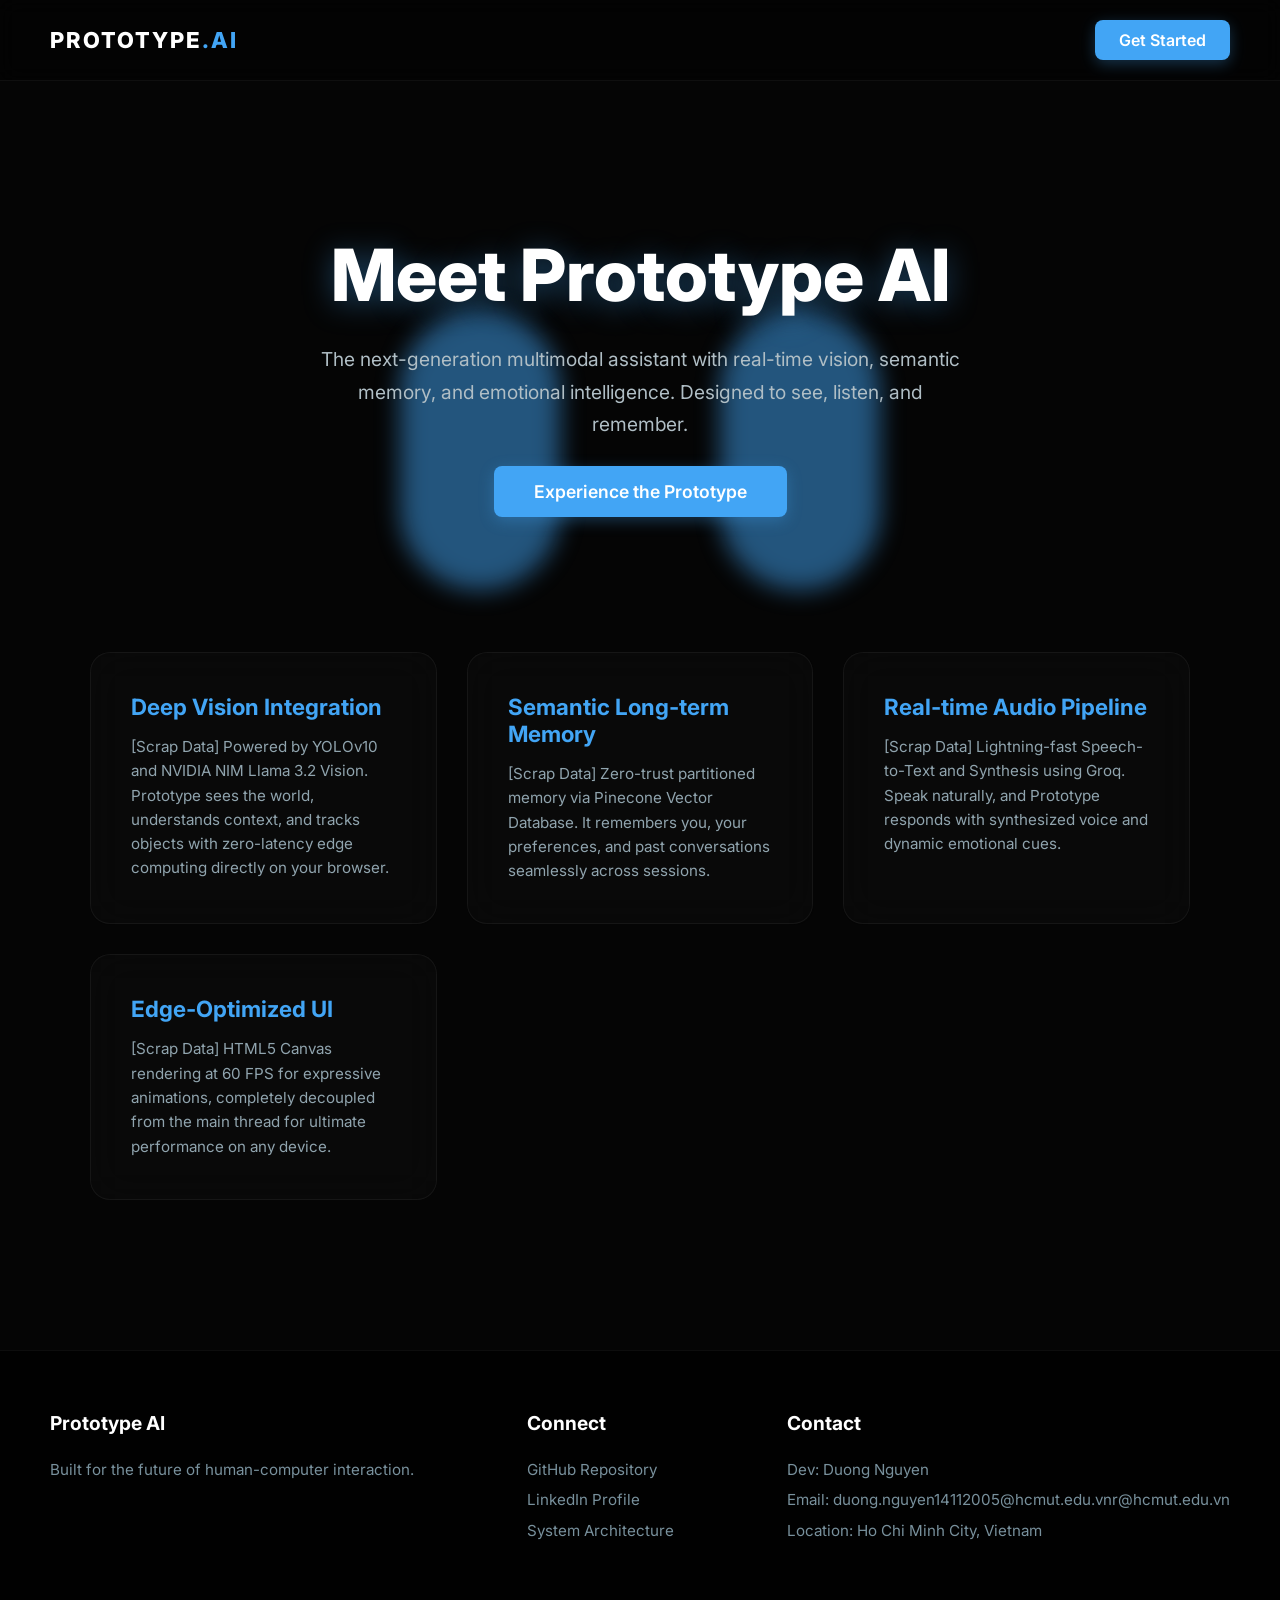
==== frontend_landing_page/index.html @ 1469bbce "Add addition landing page without enabling Zero-Trust" ====
<!DOCTYPE html>
<html lang="en">
<head>
    <meta charset="UTF-8">
    <meta name="viewport" content="width=device-width, initial-scale=1.0">
    <title>Prototype AI - Vision & Intelligence</title>
    <link rel="stylesheet" href="style.css">
    <!-- Google Fonts for a modern tech look -->
    <link href="https://fonts.googleapis.com/css2?family=Inter:wght@300;400;600;800&display=swap" rel="stylesheet">
</head>
<body>
    <!-- Background Canvas (The Blurred Eye) -->
    <canvas id="bg-canvas"></canvas>

    <!-- UI Overlay (Everything on top of the canvas) -->
    <div class="content-wrapper">
        
        <!-- Top Navigation Bar -->
        <nav class="navbar">
            <div class="logo">PROTOTYPE<span>.AI</span></div>
            <!-- Trỏ link này về Subdomain Zero Trust của bạn -->
            <a href="https://app.prototype.convolution-nguyen-anh-duong.id.vn" class="btn-primary">Get Started</a>
        </nav>

        <!-- Hero Section -->
        <header class="hero">
            <h1>Meet Prototype AI</h1>
            <p>The next-generation multimodal assistant with real-time vision, semantic memory, and emotional intelligence. Designed to see, listen, and remember.</p>
            <a href="https://app.prototype.convolution-nguyen-anh-duong.id.vn" class="btn-large">Experience the Prototype</a>
        </header>

        <!-- Features Section (Glassmorphism Cards) -->
        <section class="features">
            <div class="card">
                <h3>Deep Vision Integration</h3>
                <p>[Scrap Data] Powered by YOLOv10 and NVIDIA NIM Llama 3.2 Vision. Prototype sees the world, understands context, and tracks objects with zero-latency edge computing directly on your browser.</p>
            </div>
            <div class="card">
                <h3>Semantic Long-term Memory</h3>
                <p>[Scrap Data] Zero-trust partitioned memory via Pinecone Vector Database. It remembers you, your preferences, and past conversations seamlessly across sessions.</p>
            </div>
            <div class="card">
                <h3>Real-time Audio Pipeline</h3>
                <p>[Scrap Data] Lightning-fast Speech-to-Text and Synthesis using Groq. Speak naturally, and Prototype responds with synthesized voice and dynamic emotional cues.</p>
            </div>
            <div class="card">
                <h3>Edge-Optimized UI</h3>
                <p>[Scrap Data] HTML5 Canvas rendering at 60 FPS for expressive animations, completely decoupled from the main thread for ultimate performance on any device.</p>
            </div>
        </section>

        <!-- Professional Footer -->
        <footer class="footer">
            <div class="footer-content">
                <div class="footer-col">
                    <h4>Prototype AI</h4>
                    <p>Built for the future of human-computer interaction.</p>
                </div>
                <div class="footer-col">
                    <h4>Connect</h4>
                    <ul>
                        <li><a href="https://github.com/Duong-John/Prototype_AI_Assitant" target="_blank">GitHub Repository</a></li>
                        <li><a href="#">LinkedIn Profile</a></li>
                        <li><a href="#">System Architecture</a></li>
                    </ul>
                </div>
                <div class="footer-col">
                    <h4>Contact</h4>
                    <p>Dev: Duong Nguyen</p>
                    <p>Email: duong.nguyen14112005@hcmut.edu.vnr@hcmut.edu.vn</p>
                    <p>Location: Ho Chi Minh City, Vietnam</p>
                </div>
            </div>
            <!-- <div class="footer-bottom">
                &copy; 2026 pdnguyen - HCMC University of Technology VNU-HCM. All rights reserved.
            </div> -->
        </footer>
    </div>

    <!-- Mouse Tracking Logic -->
    <script src="landing_face.js"></script>
</body>
</html>
---- frontend_landing_page/style.css ----
/* Reset */
* { margin: 0; padding: 0; box-sizing: border-box; }

body {
    background-color: #050505;
    color: #ffffff;
    font-family: 'Inter', sans-serif;
    overflow-x: hidden;
}

/* THE BLURRED EYE BACKGROUND */
#bg-canvas {
    position: fixed;
    top: 0;
    left: 0;
    width: 100vw;
    height: 100vh;
    z-index: -1;
    filter: blur(12px);
    opacity: 0.5;
    pointer-events: none;
}

.content-wrapper {
    display: flex;
    flex-direction: column;
    min-height: 100vh;
}

/* NAVBAR */
.navbar {
    display: flex;
    justify-content: space-between;
    align-items: center;
    padding: 20px 50px;
    background: rgba(0, 0, 0, 0.4);
    backdrop-filter: blur(10px);
    position: sticky;
    top: 0;
    z-index: 100;
    border-bottom: 1px solid rgba(255, 255, 255, 0.05);
}
.logo { font-size: 22px; font-weight: 800; letter-spacing: 2px; }
.logo span { color: #42a5f5; }

/* BUTTONS */
.btn-primary, .btn-large {
    background: #42a5f5;
    color: white;
    text-decoration: none;
    padding: 10px 24px;
    border-radius: 8px;
    font-weight: 600;
    transition: all 0.3s ease;
    box-shadow: 0 4px 15px rgba(66, 165, 245, 0.3);
}
.btn-primary:hover, .btn-large:hover { 
    background: #1e88e5; 
    transform: translateY(-2px);
}

/* HERO SECTION */
.hero {
    text-align: center;
    padding: 150px 20px 100px 20px;
}
.hero h1 { 
    font-size: 4.5rem; 
    font-weight: 800;
    margin-bottom: 25px; 
    text-shadow: 0 4px 30px rgba(66, 165, 245, 0.4); 
}
.hero p { 
    font-size: 1.2rem; 
    color: #b0bec5; 
    max-width: 650px; 
    margin: 0 auto 40px auto; 
    line-height: 1.7; 
}
.btn-large { padding: 15px 40px; font-size: 1.1rem; }

/* FEATURES (GLASSMORPHISM CARDS) */
.features {
    display: grid;
    grid-template-columns: repeat(auto-fit, minmax(320px, 1fr));
    gap: 30px;
    padding: 50px;
    max-width: 1200px;
    margin: 0 auto 100px auto;
}
.card {
    background: rgba(255, 255, 255, 0.02);
    border: 1px solid rgba(255, 255, 255, 0.05);
    backdrop-filter: blur(20px);
    -webkit-backdrop-filter: blur(20px);
    border-radius: 20px;
    padding: 40px;
    transition: transform 0.3s, border-color 0.3s;
}
.card:hover {
    transform: translateY(-10px);
    border-color: rgba(66, 165, 245, 0.4);
    background: rgba(255, 255, 255, 0.04);
}
.card h3 { margin-bottom: 15px; color: #42a5f5; font-size: 1.4rem; }
.card p { color: #90a4ae; line-height: 1.6; font-size: 0.95rem;}

/* FOOTER */
.footer {
    margin-top: auto;
    background: rgba(0, 0, 0, 0.8);
    border-top: 1px solid rgba(255, 255, 255, 0.05);
    padding: 60px 50px 20px 50px;
}
.footer-content {
    display: flex;
    flex-wrap: wrap;
    justify-content: space-between;
    max-width: 1200px;
    margin: 0 auto 40px auto;
    gap: 40px;
}
.footer-col h4 { margin-bottom: 20px; font-size: 1.2rem; color: #ffffff; }
.footer-col p, .footer-col ul { color: #78909c; list-style: none; line-height: 2; font-size: 0.95rem;}
.footer-col a { color: #78909c; text-decoration: none; transition: color 0.3s; }
.footer-col a:hover { color: #42a5f5; }
.footer-bottom {
    text-align: center;
    color: #455a64;
    font-size: 0.85rem;
    border-top: 1px solid rgba(255, 255, 255, 0.05);
    padding-top: 25px;
}
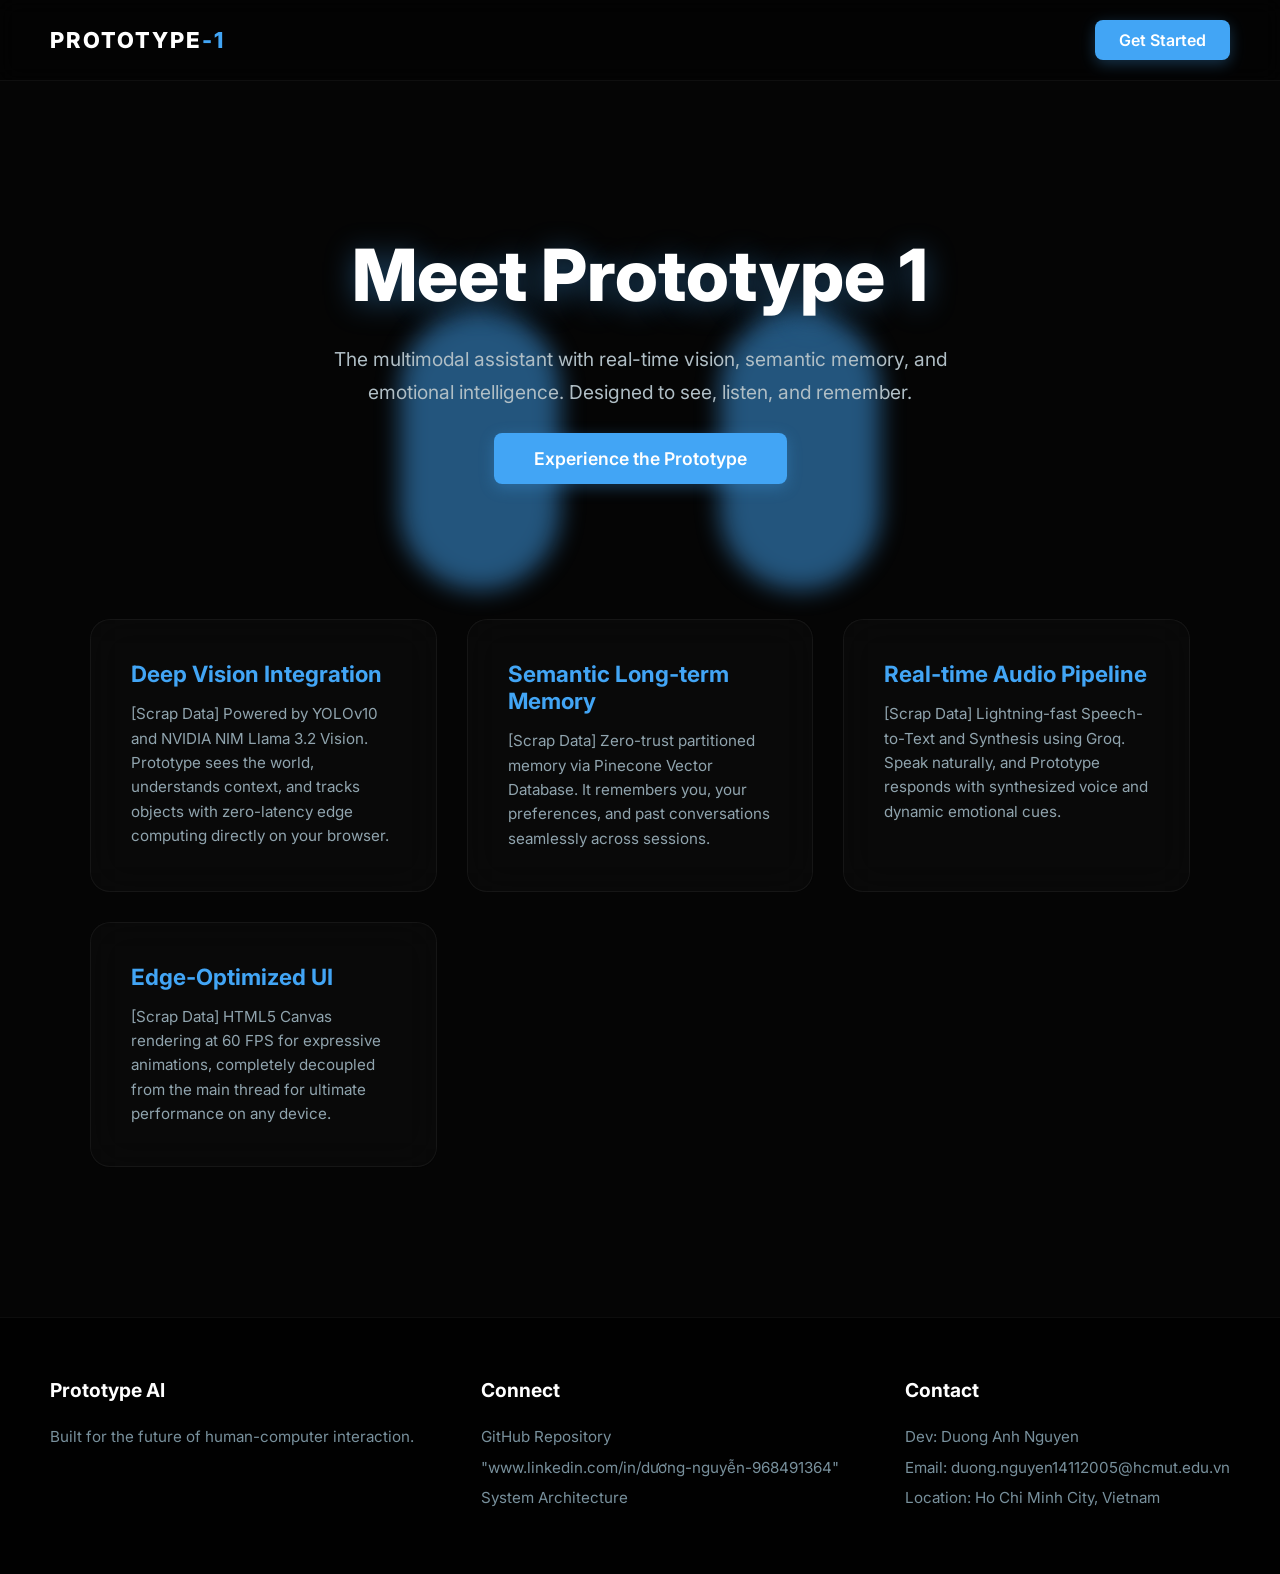
==== commit 95b40cea: "fix: email contact, linkedin information and Prototype 1" ====
--- a/frontend_landing_page/index.html
+++ b/frontend_landing_page/index.html
@@ -17,15 +17,15 @@
         
         <!-- Top Navigation Bar -->
         <nav class="navbar">
-            <div class="logo">PROTOTYPE<span>.AI</span></div>
+            <div class="logo">PROTOTYPE<span>-1</span></div>
             <!-- Trỏ link này về Subdomain Zero Trust của bạn -->
             <a href="https://app.prototype.convolution-nguyen-anh-duong.id.vn" class="btn-primary">Get Started</a>
         </nav>
 
         <!-- Hero Section -->
         <header class="hero">
-            <h1>Meet Prototype AI</h1>
-            <p>The next-generation multimodal assistant with real-time vision, semantic memory, and emotional intelligence. Designed to see, listen, and remember.</p>
+            <h1>Meet Prototype 1</h1>
+            <p>The multimodal assistant with real-time vision, semantic memory, and emotional intelligence. Designed to see, listen, and remember.</p>
             <a href="https://app.prototype.convolution-nguyen-anh-duong.id.vn" class="btn-large">Experience the Prototype</a>
         </header>
 
@@ -60,14 +60,14 @@
                     <h4>Connect</h4>
                     <ul>
                         <li><a href="https://github.com/Duong-John/Prototype_AI_Assitant" target="_blank">GitHub Repository</a></li>
-                        <li><a href="#">LinkedIn Profile</a></li>
+                        <li><a href="#">"www.linkedin.com/in/dương-nguyễn-968491364"</a></li>
                         <li><a href="#">System Architecture</a></li>
                     </ul>
                 </div>
                 <div class="footer-col">
                     <h4>Contact</h4>
-                    <p>Dev: Duong Nguyen</p>
-                    <p>Email: duong.nguyen14112005@hcmut.edu.vnr@hcmut.edu.vn</p>
+                    <p>Dev: Duong Anh Nguyen</p>
+                    <p>Email: duong.nguyen14112005@hcmut.edu.vn</p>
                     <p>Location: Ho Chi Minh City, Vietnam</p>
                 </div>
             </div>
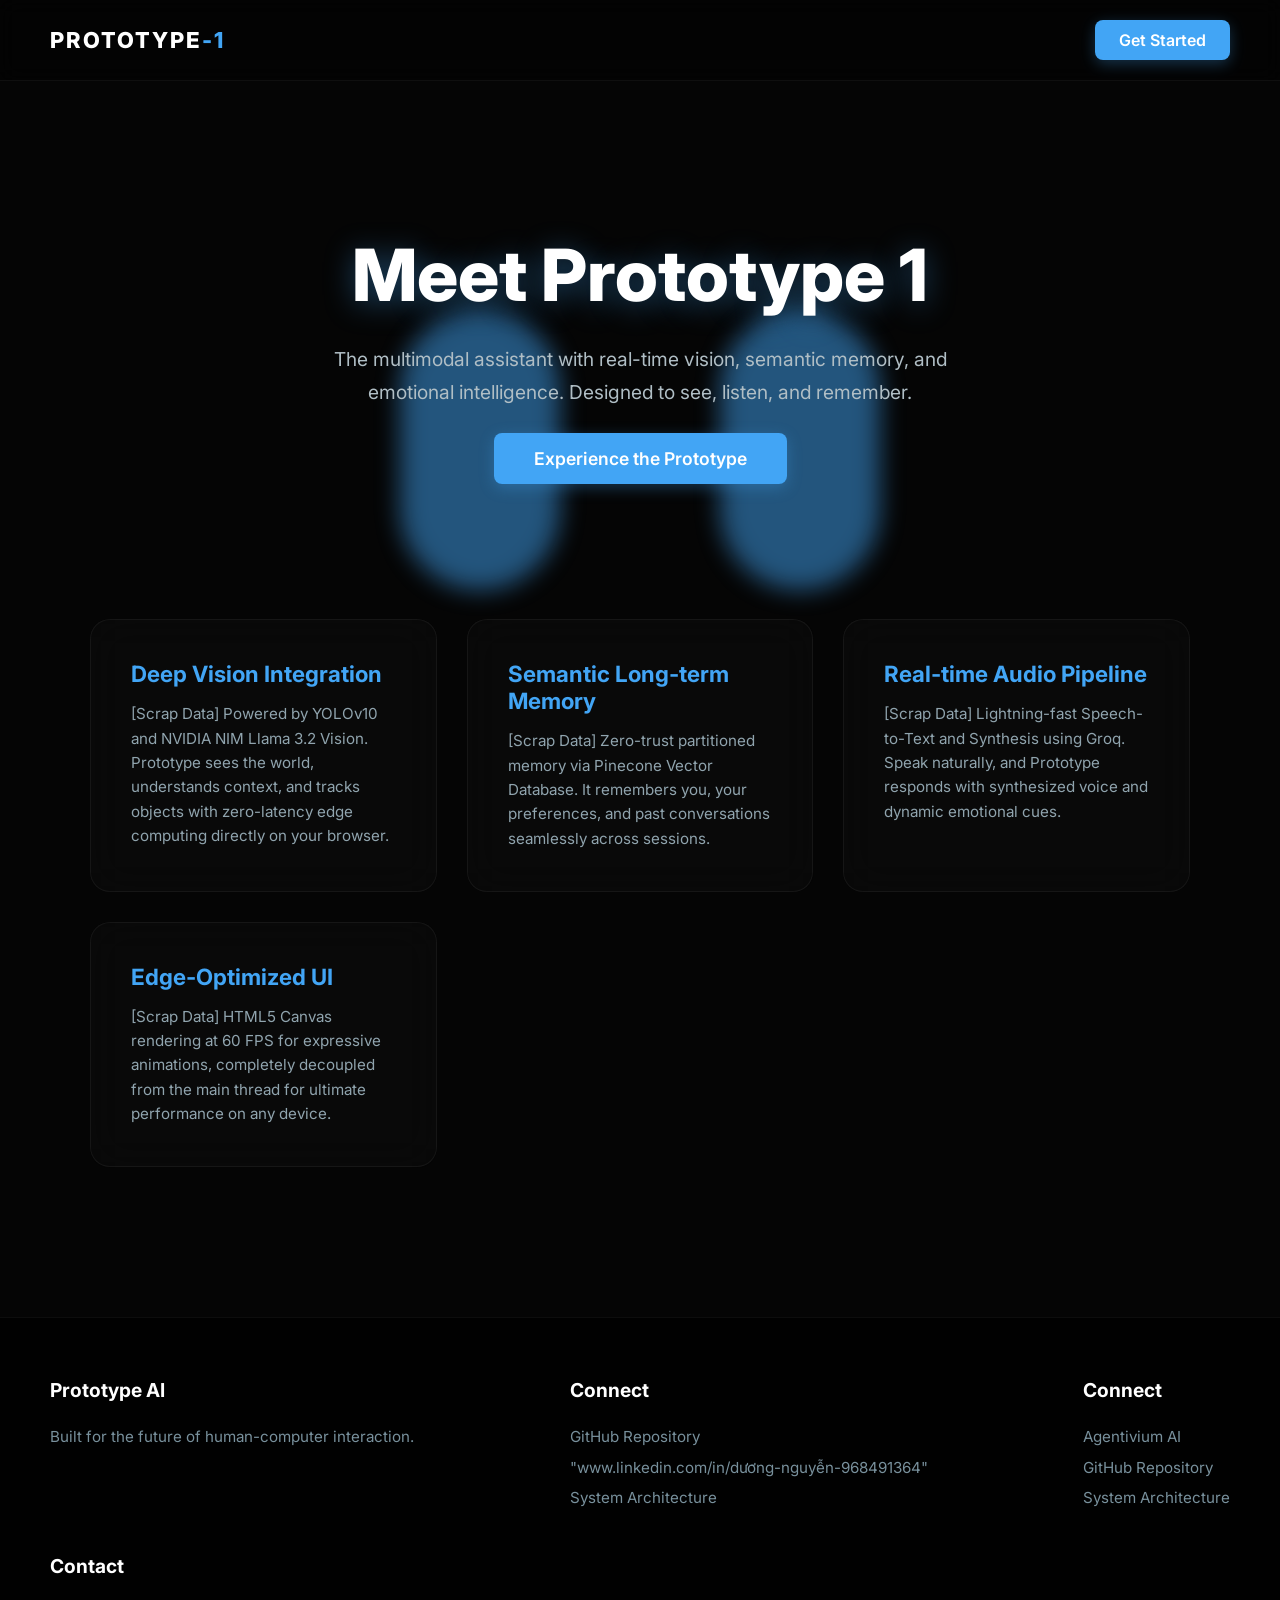
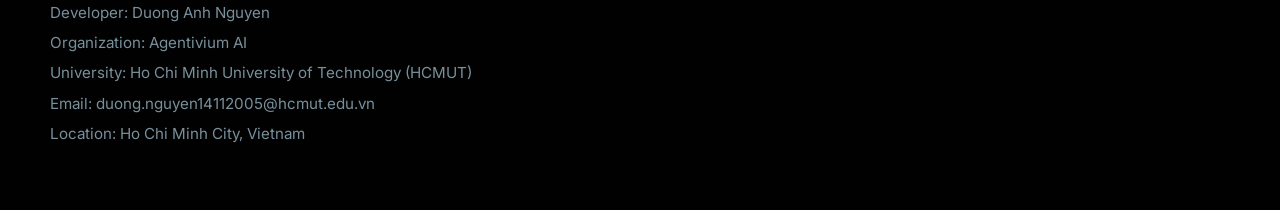
==== commit 1cbfa9e9: "fixing attempt: Lag/Slow of the eye due to heavy proccess of pixel matrix, fixed by create a paralle" ====
--- a/frontend_landing_page/index.html
+++ b/frontend_landing_page/index.html
@@ -65,8 +65,18 @@
                     </ul>
                 </div>
                 <div class="footer-col">
+                    <h4>Connect</h4>
+                    <ul>
+                        <li><a href="https://agentivium.ai/" target="_blank">Agentivium AI</a></li>
+                        <li><a href="https://github.com/Duong-John/Prototype_AI_Assitant" target="_blank">GitHub Repository</a></li>
+                        <li><a href="#">System Architecture</a></li>
+                    </ul>
+                </div>
+                <div class="footer-col">
                     <h4>Contact</h4>
-                    <p>Dev: Duong Anh Nguyen</p>
+                    <p>Developer: Duong Anh Nguyen</p>
+                    <p>Organization: Agentivium AI</p>
+                    <p>University: Ho Chi Minh University of Technology (HCMUT)</p>
                     <p>Email: duong.nguyen14112005@hcmut.edu.vn</p>
                     <p>Location: Ho Chi Minh City, Vietnam</p>
                 </div>
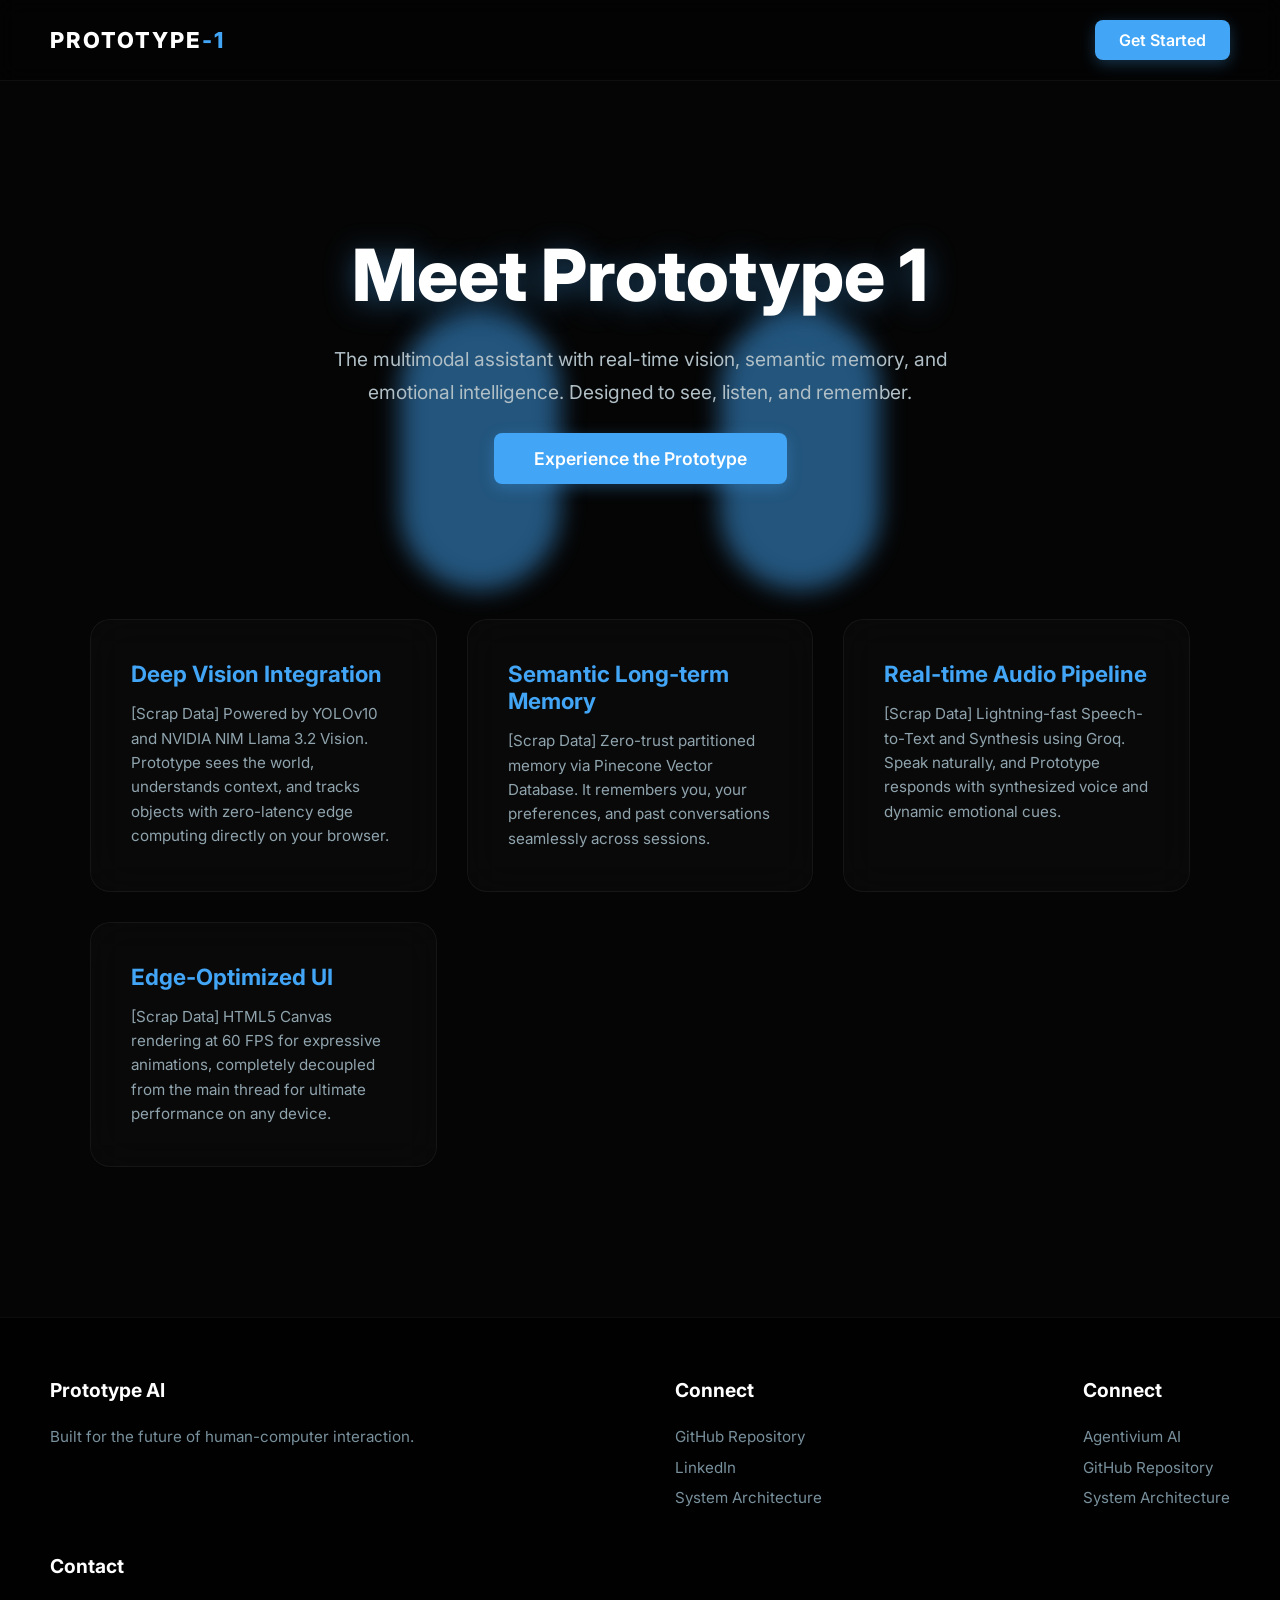
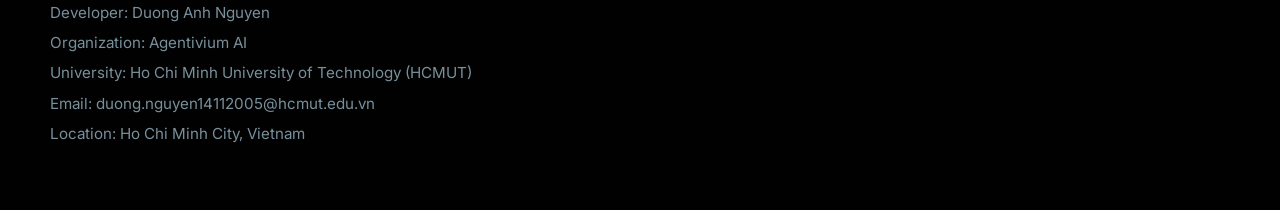
==== commit 3f6bb97b: "fix: linkedin" ====
--- a/frontend_landing_page/index.html
+++ b/frontend_landing_page/index.html
@@ -60,7 +60,7 @@
                     <h4>Connect</h4>
                     <ul>
                         <li><a href="https://github.com/Duong-John/Prototype_AI_Assitant" target="_blank">GitHub Repository</a></li>
-                        <li><a href="#">"www.linkedin.com/in/dương-nguyễn-968491364"</a></li>
+                        <li><a href="www.linkedin.com/in/dương-nguyễn-968491364">LinkedIn</a></li>
                         <li><a href="#">System Architecture</a></li>
                     </ul>
                 </div>
